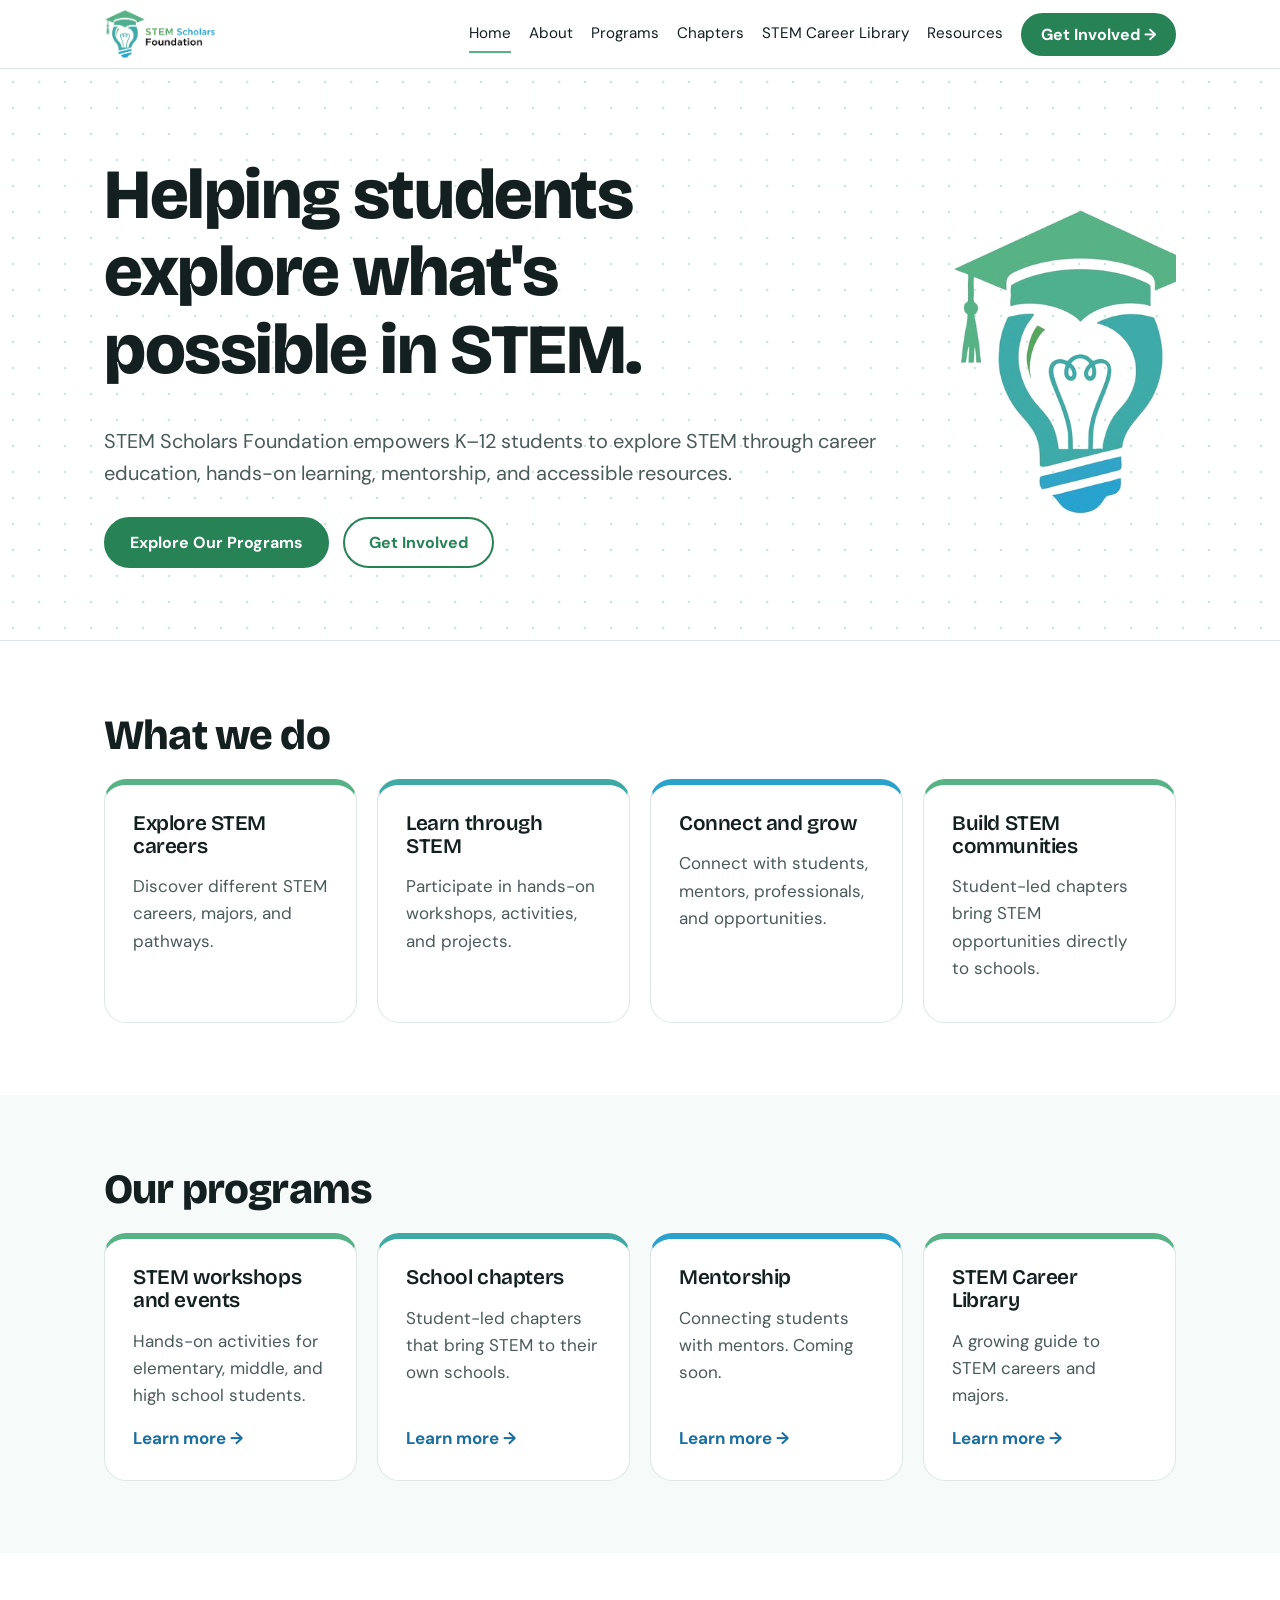
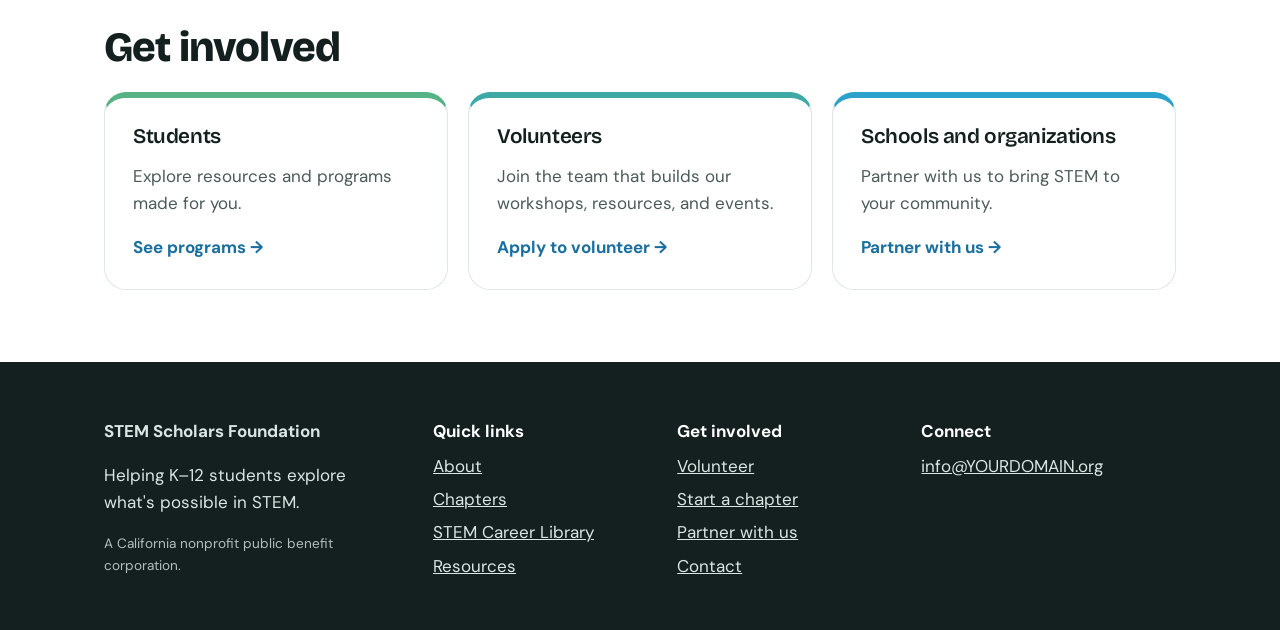
==== index.html @ 926a2480 "Initial STEM Scholars site (V1)" ====
<!DOCTYPE html>
<html lang="en">
<head>
<meta charset="utf-8">
<meta name="viewport" content="width=device-width, initial-scale=1">
<title>Home | STEM Scholars Foundation</title>
<meta name="description" content="STEM Scholars Foundation empowers K-12 students to explore STEM through career education, hands-on learning, mentorship, and accessible resources.">
<link rel="icon" href="assets/favicon-32.png" sizes="32x32" type="image/png">
<link rel="apple-touch-icon" href="assets/favicon-192.png">
<link rel="preconnect" href="https://fonts.googleapis.com">
<link rel="preconnect" href="https://fonts.gstatic.com" crossorigin>
<link href="https://fonts.googleapis.com/css2?family=Bricolage+Grotesque:opsz,wght@12..96,600;12..96,800&family=DM+Sans:wght@400;500;700&display=swap" rel="stylesheet">
<link rel="stylesheet" href="style.css">
</head>
<body>
<a class="skip" href="#main">Skip to content</a>
<header class="site-header">
<div class="wrap bar">
<a class="brand" href="index.html"><img src="assets/logo.png" alt="STEM Scholars Foundation" width="112" height="50"></a>
<button class="menu-btn" aria-expanded="false" aria-controls="nav">Menu</button>
<nav id="nav" aria-label="Main"><a href="index.html" aria-current="page">Home</a><a href="about.html">About</a><a href="programs.html">Programs</a><a href="chapters.html">Chapters</a><a href="career-library.html">STEM Career Library</a><a href="resources.html">Resources</a><a class="btn nav-cta" href="get-involved.html">Get Involved →</a></nav>
</div>
</header>
<main id="main">
<section class="hero"><div class="wrap herogrid"><div><h1>Helping students explore what's possible in STEM.</h1><p class="lead">STEM Scholars Foundation empowers K–12 students to explore STEM through career education, hands-on learning, mentorship, and accessible resources.</p><div class="actions"><a class="btn" href="programs.html">Explore Our Programs</a><a class="btn ghost" href="get-involved.html">Get Involved</a></div></div><img class="hero-art" src="assets/logo-icon.png" alt="" width="260" height="362"></div></section><section class="section"><div class="wrap"><h2>What we do</h2><div class="grid g4"><article class="card c-green"><h3>Explore STEM careers</h3><p>Discover different STEM careers, majors, and pathways.</p></article><article class="card c-teal"><h3>Learn through STEM</h3><p>Participate in hands-on workshops, activities, and projects.</p></article><article class="card c-blue"><h3>Connect and grow</h3><p>Connect with students, mentors, professionals, and opportunities.</p></article><article class="card c-green"><h3>Build STEM communities</h3><p>Student-led chapters bring STEM opportunities directly to schools.</p></article></div></div></section><section class="section alt"><div class="wrap"><h2>Our programs</h2><div class="grid g4"><article class="card c-green"><h3>STEM workshops and events</h3><p>Hands-on activities for elementary, middle, and high school students.</p><a class="more" href="programs.html">Learn more →</a></article><article class="card c-teal"><h3>School chapters</h3><p>Student-led chapters that bring STEM to their own schools.</p><a class="more" href="chapters.html">Learn more →</a></article><article class="card c-blue"><h3>Mentorship</h3><p>Connecting students with mentors. Coming soon.</p><a class="more" href="programs.html#mentorship">Learn more →</a></article><article class="card c-green"><h3>STEM Career Library</h3><p>A growing guide to STEM careers and majors.</p><a class="more" href="career-library.html">Learn more →</a></article></div></div></section><section class="section"><div class="wrap"><h2>Get involved</h2><div class="grid g3"><article class="card c-green"><h3>Students</h3><p>Explore resources and programs made for you.</p><a class="more" href="programs.html">See programs →</a></article><article class="card c-teal"><h3>Volunteers</h3><p>Join the team that builds our workshops, resources, and events.</p><a class="more" href="#TODO-volunteer-application-link">Apply to volunteer →</a></article><article class="card c-blue"><h3>Schools and organizations</h3><p>Partner with us to bring STEM to your community.</p><a class="more" href="get-involved.html#partner">Partner with us →</a></article></div></div></section>
</main>
<footer class="site-footer">
<div class="wrap foot">
<div><strong>STEM Scholars Foundation</strong><p>Helping K–12 students explore what's possible in STEM.</p><p class="fine">A California nonprofit public benefit corporation.</p></div>
<div><h4>Quick links</h4><a href="about.html">About</a><a href="chapters.html">Chapters</a><a href="career-library.html">STEM Career Library</a><a href="resources.html">Resources</a></div>
<div><h4>Get involved</h4><a href="#TODO-volunteer-application-link">Volunteer</a><a href="get-involved.html#chapter">Start a chapter</a><a href="get-involved.html#partner">Partner with us</a><a href="contact.html">Contact</a></div>
<div><h4>Connect</h4><a href="mailto:info@YOURDOMAIN.org">info@YOURDOMAIN.org</a><!-- TODO: add social links: <a href="https://instagram.com/...">Instagram</a> --></div>
</div>
</footer>
<script src="script.js"></script>
</body>
</html>
---- style.css ----
:root{--green:#278355;--green-b:#57b286;--green-l:#e8f5ee;--teal:#1b8583;--teal-b:#3fa9a6;--teal-l:#e3f4f3;--blue:#1a6f9f;--blue-b:#2ba2cc;--blue-l:#e5f3fa;--ink:#13201f;--muted:#4a5a58;--line:#dfe7e6;--bg:#fff;--alt:#f6faf9}
@media(prefers-color-scheme:dark){:root:not(.x){}}
*{box-sizing:border-box}html{scroll-behavior:smooth}
body{margin:0;font:17px/1.6 'DM Sans',system-ui,sans-serif;color:var(--ink);background:var(--bg)}
h1,h2,h3{font-family:'Bricolage Grotesque','DM Sans',sans-serif;line-height:1.1;margin:0 0 .5em;letter-spacing:-.02em}
h1{font-size:clamp(2.4rem,6vw,4.4rem);font-weight:800;max-width:15ch}
h2{font-size:clamp(1.8rem,3.6vw,2.6rem);font-weight:800}h3{font-size:1.3rem;font-weight:600}
a{color:var(--blue)}.wrap{max-width:1120px;margin:0 auto;padding:0 24px}
.skip{position:absolute;left:-999px}.skip:focus{left:8px;top:8px;background:#fff;padding:8px;z-index:9}
:focus-visible{outline:3px solid var(--blue);outline-offset:2px}
.site-header{position:sticky;top:0;background:rgba(255,255,255,.94);backdrop-filter:blur(8px);border-bottom:1px solid var(--line);z-index:5}
.bar{display:flex;align-items:center;justify-content:space-between;gap:16px;min-height:68px}
.brand img{height:50px;width:auto;display:block}.brand{display:flex;align-items:center;gap:10px;text-decoration:none;color:var(--ink);font-family:'Bricolage Grotesque',sans-serif;font-weight:800;line-height:1.05}
.brand small{display:block;font:500 .72rem 'DM Sans',sans-serif;color:var(--muted)}
nav{display:flex;align-items:center;gap:18px;font-size:.95rem}
nav a:not(.btn){color:var(--ink);text-decoration:none;padding:6px 0;border-bottom:2px solid transparent}
nav a[aria-current]{border-color:var(--green-b)}nav a:not(.btn):hover{border-color:var(--teal-b)}
.menu-btn{display:none;font:inherit;background:none;border:1px solid var(--line);border-radius:10px;padding:8px 14px}
.btn{display:inline-block;background:var(--green);color:#fff;text-decoration:none;font-weight:700;padding:13px 24px;border-radius:999px;border:2px solid var(--green);cursor:pointer;font:700 1rem 'DM Sans',sans-serif}
.btn:hover{background:#1d6a42;border-color:#1d6a42}.btn.ghost{background:#fff;color:var(--green)}.btn.ghost:hover{background:var(--green-l)}
.btn.small{padding:9px 18px;font-size:.92rem}.nav-cta{padding:9px 18px}
.hero{padding:88px 0 72px;background:radial-gradient(circle,#cfe6de 1.5px,transparent 1.6px) 0 0/26px 26px,#fff;border-bottom:1px solid var(--line)}
.herogrid{display:flex;align-items:center;justify-content:space-between;gap:40px}.hero-art{height:320px;width:auto}.lead{font-size:1.25rem;max-width:56ch;color:var(--muted)}.actions{display:flex;gap:14px;flex-wrap:wrap;margin-top:28px}
.section{padding:72px 0}.alt{background:var(--alt)}.sub{color:var(--muted);max-width:60ch}
.grid{display:grid;gap:20px}.g2{grid-template-columns:repeat(2,1fr)}.g3{grid-template-columns:repeat(3,1fr)}.g4{grid-template-columns:repeat(4,1fr)}
.card{background:#fff;border:1px solid var(--line);border-radius:22px;padding:28px;border-top:6px solid var(--green-b);display:flex;flex-direction:column;align-items:flex-start;gap:4px}
.card p{margin:0 0 12px;color:var(--muted)}.card .more,.card .btn{margin-top:auto}
.c-teal{border-top-color:var(--teal-b)}.c-blue{border-top-color:var(--blue-b)}
.more{font-weight:700;text-decoration:none}.more:hover{text-decoration:underline}
.prose{max-width:66ch}.soon{background:var(--teal-l);border-radius:18px;padding:22px 26px;max-width:70ch}
.chips{list-style:none;margin:0;padding:0;display:flex;flex-wrap:wrap;gap:12px}
.chips li{background:var(--green-l);border-radius:999px;padding:10px 20px;font-weight:500}.chips.big li{background:#fff;border:1px solid var(--line);font-size:1.1rem;padding:16px 24px;border-radius:18px}
.form{display:grid;gap:18px;max-width:600px}.form label{display:grid;gap:6px;font-weight:700}
.form input,.form select,.form textarea{font:inherit;padding:12px 14px;border:1.5px solid #b9c7c5;border-radius:12px;background:#fff}
.site-footer{background:var(--ink);color:#dbe6e4;padding:56px 0 40px}.site-footer a{color:#dbe6e4;display:block;margin:6px 0}
.site-footer h4{margin:0 0 8px;color:#fff}.foot{display:grid;grid-template-columns:1.4fr 1fr 1fr 1.2fr;gap:32px}.fine{font-size:.85rem;opacity:.8}
@media(max-width:900px){.g4{grid-template-columns:repeat(2,1fr)}.g3{grid-template-columns:1fr}.foot{grid-template-columns:1fr 1fr}
.menu-btn{display:block}nav{display:none;position:absolute;left:0;right:0;top:68px;background:#fff;flex-direction:column;align-items:flex-start;padding:16px 24px 24px;border-bottom:1px solid var(--line)}nav.open{display:flex}}
@media(max-width:800px){.hero-art{display:none}}
@media(max-width:600px){.brand img{height:42px}.g2,.g4,.foot{grid-template-columns:1fr}.hero{padding:56px 0 48px}.section{padding:52px 0}}
@media(prefers-reduced-motion:reduce){html{scroll-behavior:auto}}
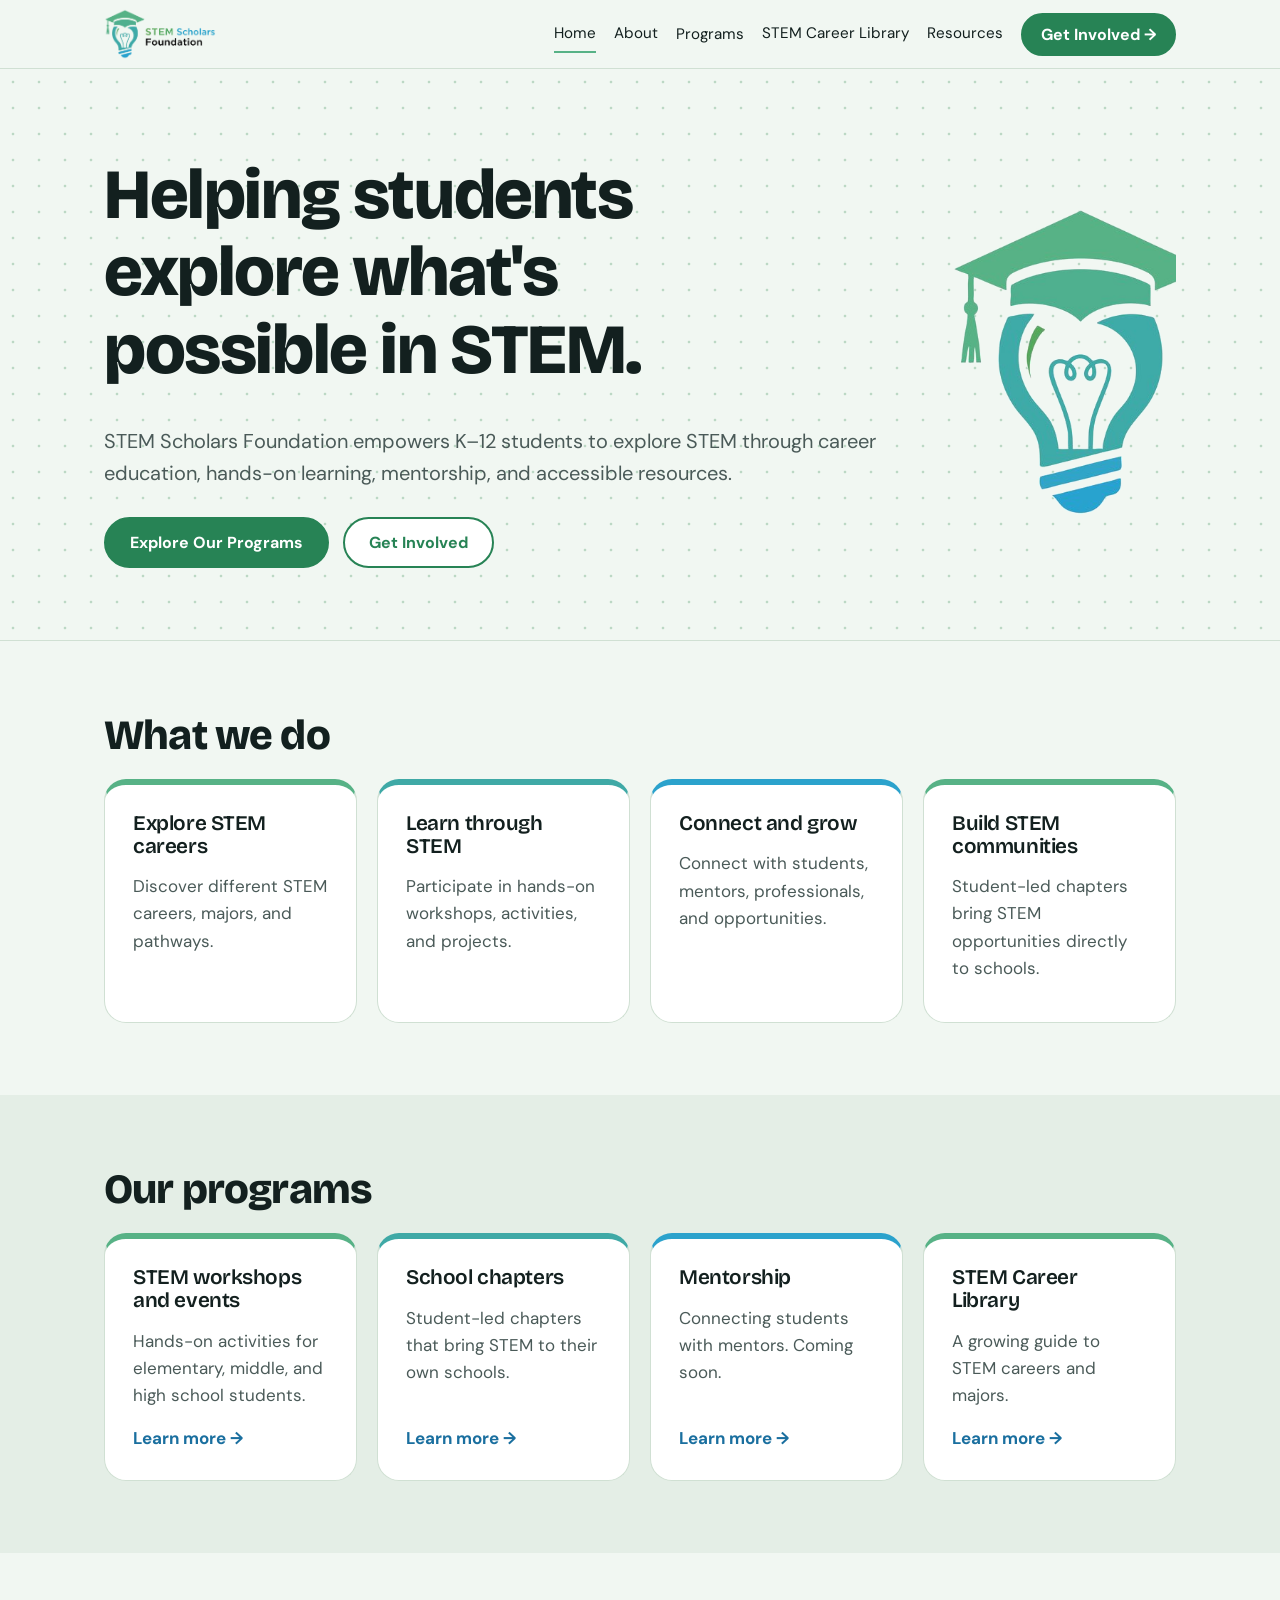
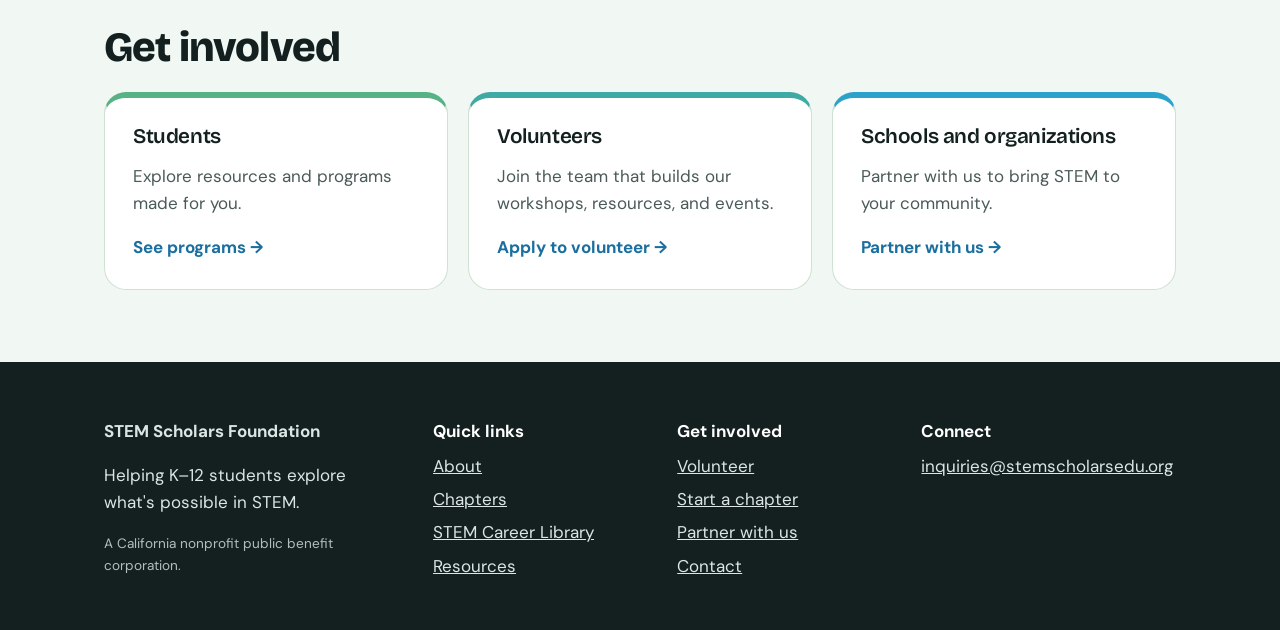
==== commit 1a5d8cbf: "Contact page, new changes, new background color" ====
--- a/index.html
+++ b/index.html
@@ -16,21 +16,122 @@
 <a class="skip" href="#main">Skip to content</a>
 <header class="site-header">
 <div class="wrap bar">
+
 <a class="brand" href="index.html"><img src="assets/logo.png" alt="STEM Scholars Foundation" width="112" height="50"></a>
 <button class="menu-btn" aria-expanded="false" aria-controls="nav">Menu</button>
-<nav id="nav" aria-label="Main"><a href="index.html" aria-current="page">Home</a><a href="about.html">About</a><a href="programs.html">Programs</a><a href="chapters.html">Chapters</a><a href="career-library.html">STEM Career Library</a><a href="resources.html">Resources</a><a class="btn nav-cta" href="get-involved.html">Get Involved →</a></nav>
+<nav id="nav" aria-label="Main"><a href="index.html" aria-current="page">Home</a><a href="about.html">About</a><div class="dd">
+<a href="programs.html">Programs</a><div class="sub-menu">
+<a href="programs.html">All programs</a><a href="chapters.html">Chapters</a></div>
 </div>
+<a href="career-library.html">STEM Career Library</a><a href="resources.html">Resources</a><a class="btn nav-cta" href="get-involved.html">Get Involved →</a></nav>
+</div>
+
 </header>
 <main id="main">
-<section class="hero"><div class="wrap herogrid"><div><h1>Helping students explore what's possible in STEM.</h1><p class="lead">STEM Scholars Foundation empowers K–12 students to explore STEM through career education, hands-on learning, mentorship, and accessible resources.</p><div class="actions"><a class="btn" href="programs.html">Explore Our Programs</a><a class="btn ghost" href="get-involved.html">Get Involved</a></div></div><img class="hero-art" src="assets/logo-icon.png" alt="" width="260" height="362"></div></section><section class="section"><div class="wrap"><h2>What we do</h2><div class="grid g4"><article class="card c-green"><h3>Explore STEM careers</h3><p>Discover different STEM careers, majors, and pathways.</p></article><article class="card c-teal"><h3>Learn through STEM</h3><p>Participate in hands-on workshops, activities, and projects.</p></article><article class="card c-blue"><h3>Connect and grow</h3><p>Connect with students, mentors, professionals, and opportunities.</p></article><article class="card c-green"><h3>Build STEM communities</h3><p>Student-led chapters bring STEM opportunities directly to schools.</p></article></div></div></section><section class="section alt"><div class="wrap"><h2>Our programs</h2><div class="grid g4"><article class="card c-green"><h3>STEM workshops and events</h3><p>Hands-on activities for elementary, middle, and high school students.</p><a class="more" href="programs.html">Learn more →</a></article><article class="card c-teal"><h3>School chapters</h3><p>Student-led chapters that bring STEM to their own schools.</p><a class="more" href="chapters.html">Learn more →</a></article><article class="card c-blue"><h3>Mentorship</h3><p>Connecting students with mentors. Coming soon.</p><a class="more" href="programs.html#mentorship">Learn more →</a></article><article class="card c-green"><h3>STEM Career Library</h3><p>A growing guide to STEM careers and majors.</p><a class="more" href="career-library.html">Learn more →</a></article></div></div></section><section class="section"><div class="wrap"><h2>Get involved</h2><div class="grid g3"><article class="card c-green"><h3>Students</h3><p>Explore resources and programs made for you.</p><a class="more" href="programs.html">See programs →</a></article><article class="card c-teal"><h3>Volunteers</h3><p>Join the team that builds our workshops, resources, and events.</p><a class="more" href="#TODO-volunteer-application-link">Apply to volunteer →</a></article><article class="card c-blue"><h3>Schools and organizations</h3><p>Partner with us to bring STEM to your community.</p><a class="more" href="get-involved.html#partner">Partner with us →</a></article></div></div></section>
+<section class="hero">
+<div class="wrap herogrid">
+<div>
+<h1>Helping students explore what's possible in STEM.</h1>
+<p class="lead">STEM Scholars Foundation empowers K–12 students to explore STEM through career education, hands-on learning, mentorship, and accessible resources.</p>
+<div class="actions">
+<a class="btn" href="programs.html">Explore Our Programs</a><a class="btn ghost" href="get-involved.html">Get Involved</a></div>
+</div>
+<img class="hero-art" src="assets/logo-icon.png" alt="" width="260" height="362"></div>
+</section>
+
+<!-- ========== -->
+<section class="section">
+<div class="wrap">
+<h2>What we do</h2>
+<div class="grid g4">
+<article class="card c-green">
+<h3>Explore STEM careers</h3>
+<p>Discover different STEM careers, majors, and pathways.</p>
+</article>
+<article class="card c-teal">
+<h3>Learn through STEM</h3>
+<p>Participate in hands-on workshops, activities, and projects.</p>
+</article>
+<article class="card c-blue">
+<h3>Connect and grow</h3>
+<p>Connect with students, mentors, professionals, and opportunities.</p>
+</article>
+<article class="card c-green">
+<h3>Build STEM communities</h3>
+<p>Student-led chapters bring STEM opportunities directly to schools.</p>
+</article>
+</div>
+</div>
+</section>
+
+<!-- ========== -->
+<section class="section alt">
+<div class="wrap">
+<h2>Our programs</h2>
+<div class="grid g4">
+<article class="card c-green">
+<h3>STEM workshops and events</h3>
+<p>Hands-on activities for elementary, middle, and high school students.</p>
+<a class="more" href="programs.html">Learn more →</a></article>
+<article class="card c-teal">
+<h3>School chapters</h3>
+<p>Student-led chapters that bring STEM to their own schools.</p>
+<a class="more" href="chapters.html">Learn more →</a></article>
+<article class="card c-blue">
+<h3>Mentorship</h3>
+<p>Connecting students with mentors. Coming soon.</p>
+<a class="more" href="programs.html#mentorship">Learn more →</a></article>
+<article class="card c-green">
+<h3>STEM Career Library</h3>
+<p>A growing guide to STEM careers and majors.</p>
+<a class="more" href="career-library.html">Learn more →</a></article>
+</div>
+</div>
+</section>
+
+<!-- ========== -->
+<section class="section">
+<div class="wrap">
+<h2>Get involved</h2>
+<div class="grid g3">
+<article class="card c-green">
+<h3>Students</h3>
+<p>Explore resources and programs made for you.</p>
+<a class="more" href="programs.html">See programs →</a></article>
+<article class="card c-teal">
+<h3>Volunteers</h3>
+<p>Join the team that builds our workshops, resources, and events.</p>
+<a class="more" target="_blank" rel="noopener" href="https://docs.google.com/forms/d/e/1FAIpQLSeg_BW4Vi8Pg0bbMzozj_wWNSynP_j6gxq13JXTU4jaN562kQ/viewform?usp=header">Apply to volunteer →</a></article>
+<article class="card c-blue">
+<h3>Schools and organizations</h3>
+<p>Partner with us to bring STEM to your community.</p>
+<a class="more" href="get-involved.html#partner">Partner with us →</a></article>
+</div>
+</div>
+</section>
+
+<!-- ========== -->
+
 </main>
 <footer class="site-footer">
 <div class="wrap foot">
-<div><strong>STEM Scholars Foundation</strong><p>Helping K–12 students explore what's possible in STEM.</p><p class="fine">A California nonprofit public benefit corporation.</p></div>
-<div><h4>Quick links</h4><a href="about.html">About</a><a href="chapters.html">Chapters</a><a href="career-library.html">STEM Career Library</a><a href="resources.html">Resources</a></div>
-<div><h4>Get involved</h4><a href="#TODO-volunteer-application-link">Volunteer</a><a href="get-involved.html#chapter">Start a chapter</a><a href="get-involved.html#partner">Partner with us</a><a href="contact.html">Contact</a></div>
-<div><h4>Connect</h4><a href="mailto:info@YOURDOMAIN.org">info@YOURDOMAIN.org</a><!-- TODO: add social links: <a href="https://instagram.com/...">Instagram</a> --></div>
+
+<div>
+<strong>STEM Scholars Foundation</strong><p>Helping K–12 students explore what's possible in STEM.</p>
+<p class="fine">A California nonprofit public benefit corporation.</p>
 </div>
+
+<div>
+<h4>Quick links</h4><a href="about.html">About</a><a href="chapters.html">Chapters</a><a href="career-library.html">STEM Career Library</a><a href="resources.html">Resources</a></div>
+
+<div>
+<h4>Get involved</h4><a target="_blank" rel="noopener" href="https://docs.google.com/forms/d/e/1FAIpQLSeg_BW4Vi8Pg0bbMzozj_wWNSynP_j6gxq13JXTU4jaN562kQ/viewform?usp=header">Volunteer</a><a href="chapters.html#start">Start a chapter</a><a href="get-involved.html#partner">Partner with us</a><a href="contact.html">Contact</a></div>
+
+<div>
+<h4>Connect</h4><a href="mailto:inquiries@stemscholarsedu.org">inquiries@stemscholarsedu.org</a><!-- TODO: add social links: <a href="https://instagram.com/...">Instagram</a> --></div>
+
+</div>
+
 </footer>
 <script src="script.js"></script>
 </body>
--- a/style.css
+++ b/style.css
@@ -1,5 +1,5 @@
 
-:root{--green:#278355;--green-b:#57b286;--green-l:#e8f5ee;--teal:#1b8583;--teal-b:#3fa9a6;--teal-l:#e3f4f3;--blue:#1a6f9f;--blue-b:#2ba2cc;--blue-l:#e5f3fa;--ink:#13201f;--muted:#4a5a58;--line:#dfe7e6;--bg:#fff;--alt:#f6faf9}
+:root{--green:#278355;--green-b:#57b286;--green-l:#e8f5ee;--teal:#1b8583;--teal-b:#3fa9a6;--teal-l:#e3f4f3;--blue:#1a6f9f;--blue-b:#2ba2cc;--blue-l:#e5f3fa;--ink:#13201f;--muted:#4a5a58;--line:#d0e0d3;--bg:#f1f7f2;--alt:#e4eee6}
 @media(prefers-color-scheme:dark){:root:not(.x){}}
 *{box-sizing:border-box}html{scroll-behavior:smooth}
 body{margin:0;font:17px/1.6 'DM Sans',system-ui,sans-serif;color:var(--ink);background:var(--bg)}
@@ -9,7 +9,7 @@
 a{color:var(--blue)}.wrap{max-width:1120px;margin:0 auto;padding:0 24px}
 .skip{position:absolute;left:-999px}.skip:focus{left:8px;top:8px;background:#fff;padding:8px;z-index:9}
 :focus-visible{outline:3px solid var(--blue);outline-offset:2px}
-.site-header{position:sticky;top:0;background:rgba(255,255,255,.94);backdrop-filter:blur(8px);border-bottom:1px solid var(--line);z-index:5}
+.site-header{position:sticky;top:0;background:rgba(241,247,242,.94);backdrop-filter:blur(8px);border-bottom:1px solid var(--line);z-index:5}
 .bar{display:flex;align-items:center;justify-content:space-between;gap:16px;min-height:68px}
 .brand img{height:50px;width:auto;display:block}.brand{display:flex;align-items:center;gap:10px;text-decoration:none;color:var(--ink);font-family:'Bricolage Grotesque',sans-serif;font-weight:800;line-height:1.05}
 .brand small{display:block;font:500 .72rem 'DM Sans',sans-serif;color:var(--muted)}
@@ -20,7 +20,7 @@
 .btn{display:inline-block;background:var(--green);color:#fff;text-decoration:none;font-weight:700;padding:13px 24px;border-radius:999px;border:2px solid var(--green);cursor:pointer;font:700 1rem 'DM Sans',sans-serif}
 .btn:hover{background:#1d6a42;border-color:#1d6a42}.btn.ghost{background:#fff;color:var(--green)}.btn.ghost:hover{background:var(--green-l)}
 .btn.small{padding:9px 18px;font-size:.92rem}.nav-cta{padding:9px 18px}
-.hero{padding:88px 0 72px;background:radial-gradient(circle,#cfe6de 1.5px,transparent 1.6px) 0 0/26px 26px,#fff;border-bottom:1px solid var(--line)}
+.hero{padding:88px 0 72px;background:radial-gradient(circle,#bcd8c5 1.5px,transparent 1.6px) 0 0/26px 26px,#f1f7f2;border-bottom:1px solid var(--line)}
 .herogrid{display:flex;align-items:center;justify-content:space-between;gap:40px}.hero-art{height:320px;width:auto}.lead{font-size:1.25rem;max-width:56ch;color:var(--muted)}.actions{display:flex;gap:14px;flex-wrap:wrap;margin-top:28px}
 .section{padding:72px 0}.alt{background:var(--alt)}.sub{color:var(--muted);max-width:60ch}
 .grid{display:grid;gap:20px}.g2{grid-template-columns:repeat(2,1fr)}.g3{grid-template-columns:repeat(3,1fr)}.g4{grid-template-columns:repeat(4,1fr)}
@@ -36,7 +36,28 @@
 .site-footer{background:var(--ink);color:#dbe6e4;padding:56px 0 40px}.site-footer a{color:#dbe6e4;display:block;margin:6px 0}
 .site-footer h4{margin:0 0 8px;color:#fff}.foot{display:grid;grid-template-columns:1.4fr 1fr 1fr 1.2fr;gap:32px}.fine{font-size:.85rem;opacity:.8}
 @media(max-width:900px){.g4{grid-template-columns:repeat(2,1fr)}.g3{grid-template-columns:1fr}.foot{grid-template-columns:1fr 1fr}
-.menu-btn{display:block}nav{display:none;position:absolute;left:0;right:0;top:68px;background:#fff;flex-direction:column;align-items:flex-start;padding:16px 24px 24px;border-bottom:1px solid var(--line)}nav.open{display:flex}}
+.menu-btn{display:block}nav{display:none;position:absolute;left:0;right:0;top:68px;background:#f1f7f2;flex-direction:column;align-items:flex-start;padding:16px 24px 24px;border-bottom:1px solid var(--line)}nav.open{display:flex}}
 @media(max-width:800px){.hero-art{display:none}}
 @media(max-width:600px){.brand img{height:42px}.g2,.g4,.foot{grid-template-columns:1fr}.hero{padding:56px 0 48px}.section{padding:52px 0}}
 @media(prefers-reduced-motion:reduce){html{scroll-behavior:auto}}
+
+.tabs{display:flex;flex-wrap:wrap;gap:8px;padding:18px 24px;max-width:1120px;margin:0 auto}
+.tabs a{padding:8px 18px;border-radius:999px;background:#fff;border:1px solid var(--line);text-decoration:none;color:var(--ink);font-weight:500}
+.tabs a:hover{border-color:var(--teal-b)}.tabs a[aria-current]{background:var(--green);color:#fff;border-color:var(--green)}
+.feature{display:grid;grid-template-columns:1.05fr 1fr;gap:56px;align-items:center;scroll-margin-top:90px}.feature.flip .media{order:2}
+.feature .chips{margin:14px 0 0}.media.two{display:grid;gap:16px}
+.photo{position:relative;aspect-ratio:16/10;border-radius:22px;overflow:hidden;display:grid;place-items:center;color:#fff;text-align:center;padding:12px;
+background:linear-gradient(135deg,var(--green-b),var(--teal-b) 55%,var(--blue-b));font:800 1.3rem 'Bricolage Grotesque',sans-serif}
+.photo img{position:absolute;inset:0;width:100%;height:100%;object-fit:cover}
+.photo.sm{aspect-ratio:4/3;border-radius:0}.photo.sm span{font-size:3.6rem}
+.photo.g1{background:linear-gradient(135deg,var(--teal-b),var(--blue-b))}.photo.g2{background:linear-gradient(135deg,var(--blue-b),var(--green-b))}
+.card .photo{width:100%;margin-bottom:12px}
+.tile{background:#fff;border:1px solid var(--line);border-radius:22px;overflow:hidden;display:flex;flex-direction:column;transition:transform .2s,box-shadow .2s}
+.tile:hover{transform:translateY(-4px);box-shadow:0 14px 30px rgba(19,32,31,.10)}
+.tile .body{padding:22px 24px 26px}.tile h3{font-size:1.15rem}.tile p{margin:0;color:var(--muted)}.ico{font-size:2rem;margin-bottom:8px}
+.badge{display:inline-block;background:var(--teal-l);color:var(--teal);font-weight:700;font-size:.8rem;padding:4px 12px;border-radius:999px;margin-top:12px}
+.quote{font:600 clamp(1.3rem,2.4vw,1.9rem)/1.4 'Bricolage Grotesque',sans-serif;border-left:6px solid var(--green-b);padding-left:26px;max-width:32em;margin:0}
+.gform{width:100%;height:1250px;border:1px solid var(--line);border-radius:22px;background:#fff;margin-top:18px}
+.dd{position:relative}.sub-menu{display:none;position:absolute;top:calc(100% - 4px);left:-12px;background:#fff;border:1px solid var(--line);border-radius:14px;padding:8px;min-width:170px;box-shadow:0 12px 28px rgba(19,32,31,.12)}
+.dd:hover .sub-menu,.dd:focus-within .sub-menu{display:block}.sub-menu a{display:block;padding:8px 12px!important;border:0!important}
+@media(max-width:900px){.feature{grid-template-columns:1fr;gap:28px}.feature.flip .media{order:0}.sub-menu{display:block;position:static;border:0;box-shadow:none;padding:0 0 0 14px;background:none}}
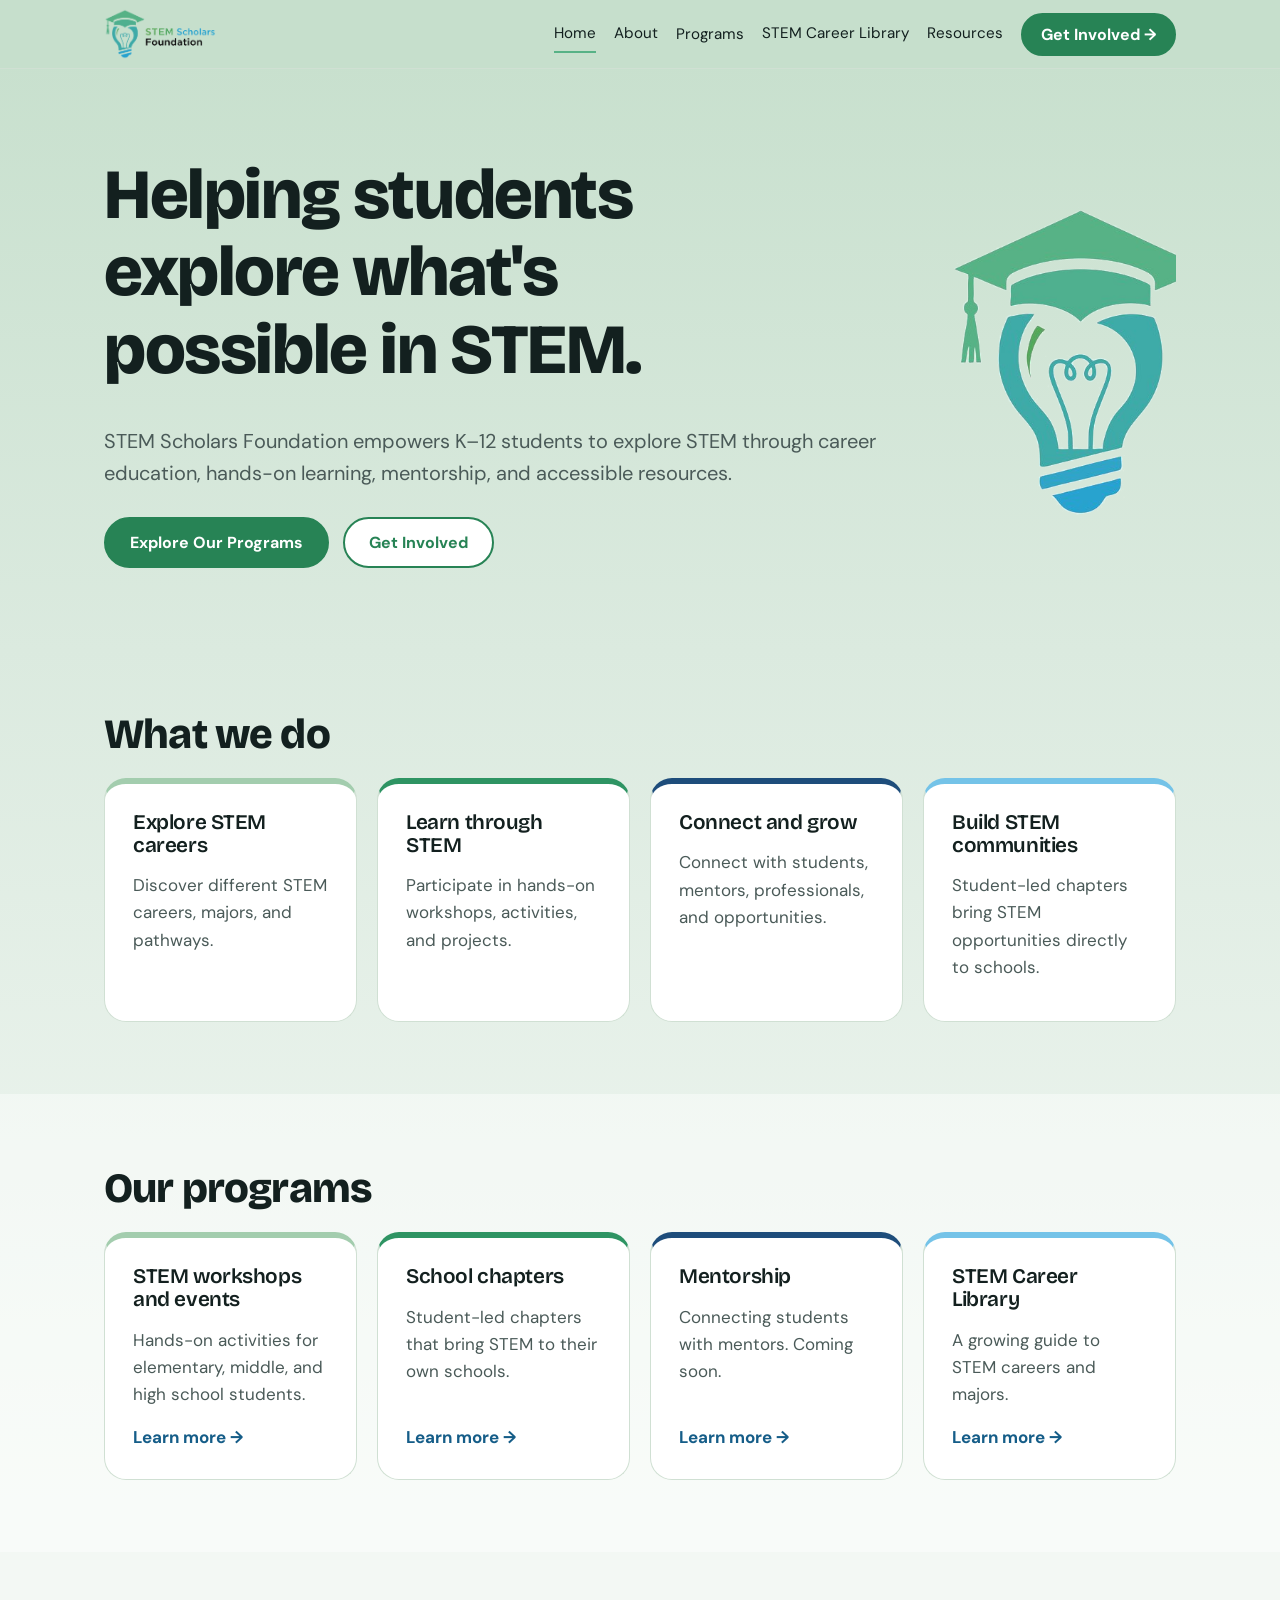
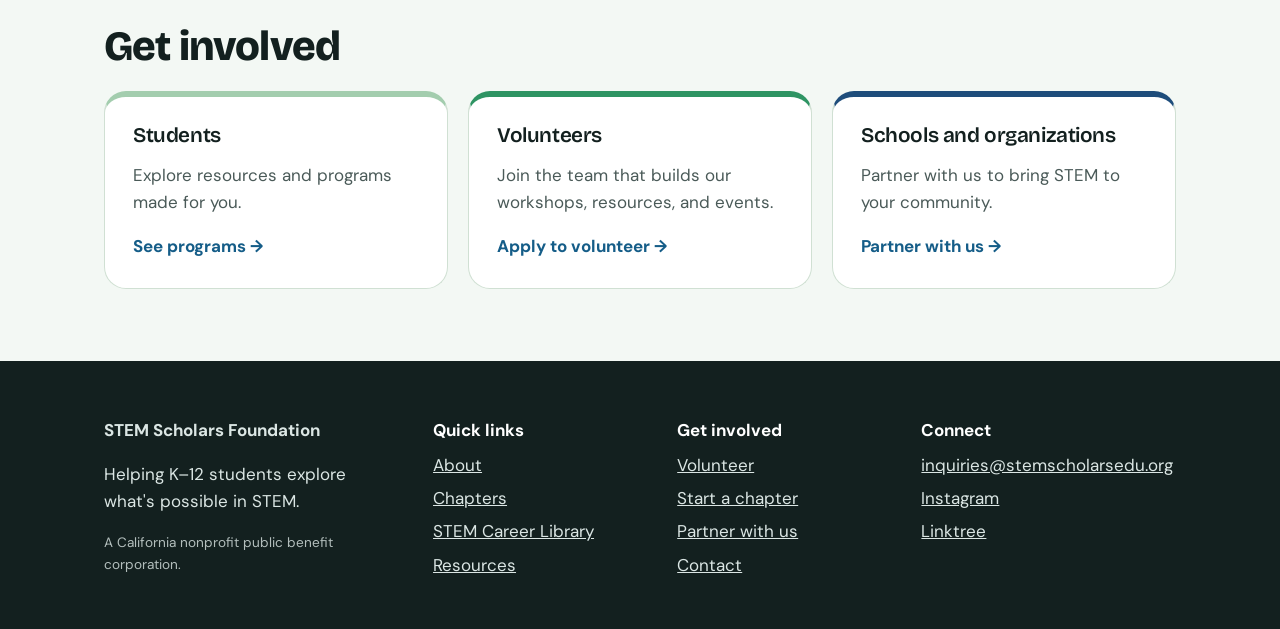
==== commit 2d55046f: "home page change" ====
--- a/index.html
+++ b/index.html
@@ -128,7 +128,7 @@
 <h4>Get involved</h4><a target="_blank" rel="noopener" href="https://docs.google.com/forms/d/e/1FAIpQLSeg_BW4Vi8Pg0bbMzozj_wWNSynP_j6gxq13JXTU4jaN562kQ/viewform?usp=header">Volunteer</a><a href="chapters.html#start">Start a chapter</a><a href="get-involved.html#partner">Partner with us</a><a href="contact.html">Contact</a></div>
 
 <div>
-<h4>Connect</h4><a href="mailto:inquiries@stemscholarsedu.org">inquiries@stemscholarsedu.org</a><!-- TODO: add social links: <a href="https://instagram.com/...">Instagram</a> --></div>
+<h4>Connect</h4><a href="mailto:inquiries@stemscholarsedu.org">inquiries@stemscholarsedu.org</a><a href="https://www.instagram.com/stem.scholars/" target="_blank" rel="noopener">Instagram</a><a href="https://linktr.ee/stem.scholars" target="_blank" rel="noopener">Linktree</a></div>
 
 </div>
 
--- a/style.css
+++ b/style.css
@@ -1,15 +1,15 @@
 
-:root{--green:#278355;--green-b:#57b286;--green-l:#e8f5ee;--teal:#1b8583;--teal-b:#3fa9a6;--teal-l:#e3f4f3;--blue:#1a6f9f;--blue-b:#2ba2cc;--blue-l:#e5f3fa;--ink:#13201f;--muted:#4a5a58;--line:#d0e0d3;--bg:#f1f7f2;--alt:#e4eee6}
+:root{--green:#278355;--green-b:#57b286;--green-l:#e8f5ee;--teal:#1b8583;--teal-b:#3fa9a6;--teal-l:#e3f4f3;--blue:#155d88;--blue-b:#2ba2cc;--blue-l:#e5f3fa;--ink:#13201f;--muted:#4a5a58;--line:#d0e0d3;--bg:#f1f7f2;--alt:rgba(255,255,255,.42)}
 @media(prefers-color-scheme:dark){:root:not(.x){}}
 *{box-sizing:border-box}html{scroll-behavior:smooth}
-body{margin:0;font:17px/1.6 'DM Sans',system-ui,sans-serif;color:var(--ink);background:var(--bg)}
+body{margin:0;font:17px/1.6 'DM Sans',system-ui,sans-serif;color:var(--ink);background:var(--bg) linear-gradient(180deg,#c6dfcc 0,#dbeadf 650px,#f3f8f4 1500px) no-repeat;min-height:100vh}html{background:#f3f8f4}
 h1,h2,h3{font-family:'Bricolage Grotesque','DM Sans',sans-serif;line-height:1.1;margin:0 0 .5em;letter-spacing:-.02em}
 h1{font-size:clamp(2.4rem,6vw,4.4rem);font-weight:800;max-width:15ch}
 h2{font-size:clamp(1.8rem,3.6vw,2.6rem);font-weight:800}h3{font-size:1.3rem;font-weight:600}
 a{color:var(--blue)}.wrap{max-width:1120px;margin:0 auto;padding:0 24px}
 .skip{position:absolute;left:-999px}.skip:focus{left:8px;top:8px;background:#fff;padding:8px;z-index:9}
 :focus-visible{outline:3px solid var(--blue);outline-offset:2px}
-.site-header{position:sticky;top:0;background:rgba(241,247,242,.94);backdrop-filter:blur(8px);border-bottom:1px solid var(--line);z-index:5}
+.site-header{position:sticky;top:0;background:rgba(198,223,204,.92);backdrop-filter:blur(8px);border-bottom:1px solid var(--line);z-index:5}
 .bar{display:flex;align-items:center;justify-content:space-between;gap:16px;min-height:68px}
 .brand img{height:50px;width:auto;display:block}.brand{display:flex;align-items:center;gap:10px;text-decoration:none;color:var(--ink);font-family:'Bricolage Grotesque',sans-serif;font-weight:800;line-height:1.05}
 .brand small{display:block;font:500 .72rem 'DM Sans',sans-serif;color:var(--muted)}
@@ -20,7 +20,7 @@
 .btn{display:inline-block;background:var(--green);color:#fff;text-decoration:none;font-weight:700;padding:13px 24px;border-radius:999px;border:2px solid var(--green);cursor:pointer;font:700 1rem 'DM Sans',sans-serif}
 .btn:hover{background:#1d6a42;border-color:#1d6a42}.btn.ghost{background:#fff;color:var(--green)}.btn.ghost:hover{background:var(--green-l)}
 .btn.small{padding:9px 18px;font-size:.92rem}.nav-cta{padding:9px 18px}
-.hero{padding:88px 0 72px;background:radial-gradient(circle,#bcd8c5 1.5px,transparent 1.6px) 0 0/26px 26px,#f1f7f2;border-bottom:1px solid var(--line)}
+.hero{padding:88px 0 72px}
 .herogrid{display:flex;align-items:center;justify-content:space-between;gap:40px}.hero-art{height:320px;width:auto}.lead{font-size:1.25rem;max-width:56ch;color:var(--muted)}.actions{display:flex;gap:14px;flex-wrap:wrap;margin-top:28px}
 .section{padding:72px 0}.alt{background:var(--alt)}.sub{color:var(--muted);max-width:60ch}
 .grid{display:grid;gap:20px}.g2{grid-template-columns:repeat(2,1fr)}.g3{grid-template-columns:repeat(3,1fr)}.g4{grid-template-columns:repeat(4,1fr)}
@@ -36,7 +36,7 @@
 .site-footer{background:var(--ink);color:#dbe6e4;padding:56px 0 40px}.site-footer a{color:#dbe6e4;display:block;margin:6px 0}
 .site-footer h4{margin:0 0 8px;color:#fff}.foot{display:grid;grid-template-columns:1.4fr 1fr 1fr 1.2fr;gap:32px}.fine{font-size:.85rem;opacity:.8}
 @media(max-width:900px){.g4{grid-template-columns:repeat(2,1fr)}.g3{grid-template-columns:1fr}.foot{grid-template-columns:1fr 1fr}
-.menu-btn{display:block}nav{display:none;position:absolute;left:0;right:0;top:68px;background:#f1f7f2;flex-direction:column;align-items:flex-start;padding:16px 24px 24px;border-bottom:1px solid var(--line)}nav.open{display:flex}}
+.menu-btn{display:block}nav{display:none;position:absolute;left:0;right:0;top:68px;background:#dbeadf;flex-direction:column;align-items:flex-start;padding:16px 24px 24px;border-bottom:1px solid var(--line)}nav.open{display:flex}}
 @media(max-width:800px){.hero-art{display:none}}
 @media(max-width:600px){.brand img{height:42px}.g2,.g4,.foot{grid-template-columns:1fr}.hero{padding:56px 0 48px}.section{padding:52px 0}}
 @media(prefers-reduced-motion:reduce){html{scroll-behavior:auto}}
@@ -61,3 +61,7 @@
 .dd{position:relative}.sub-menu{display:none;position:absolute;top:calc(100% - 4px);left:-12px;background:#fff;border:1px solid var(--line);border-radius:14px;padding:8px;min-width:170px;box-shadow:0 12px 28px rgba(19,32,31,.12)}
 .dd:hover .sub-menu,.dd:focus-within .sub-menu{display:block}.sub-menu a{display:block;padding:8px 12px!important;border:0!important}
 @media(max-width:900px){.feature{grid-template-columns:1fr;gap:28px}.feature.flip .media{order:0}.sub-menu{display:block;position:static;border:0;box-shadow:none;padding:0 0 0 14px;background:none}}
+
+.tile{border-top:6px solid #a3cdae}
+.card.p0,.tile.p0{border-top-color:#a3cdae}.card.p1,.tile.p1{border-top-color:#2e9463}
+.card.p2,.tile.p2{border-top-color:#1e4d7b}.card.p3,.tile.p3{border-top-color:#74c3e8}
